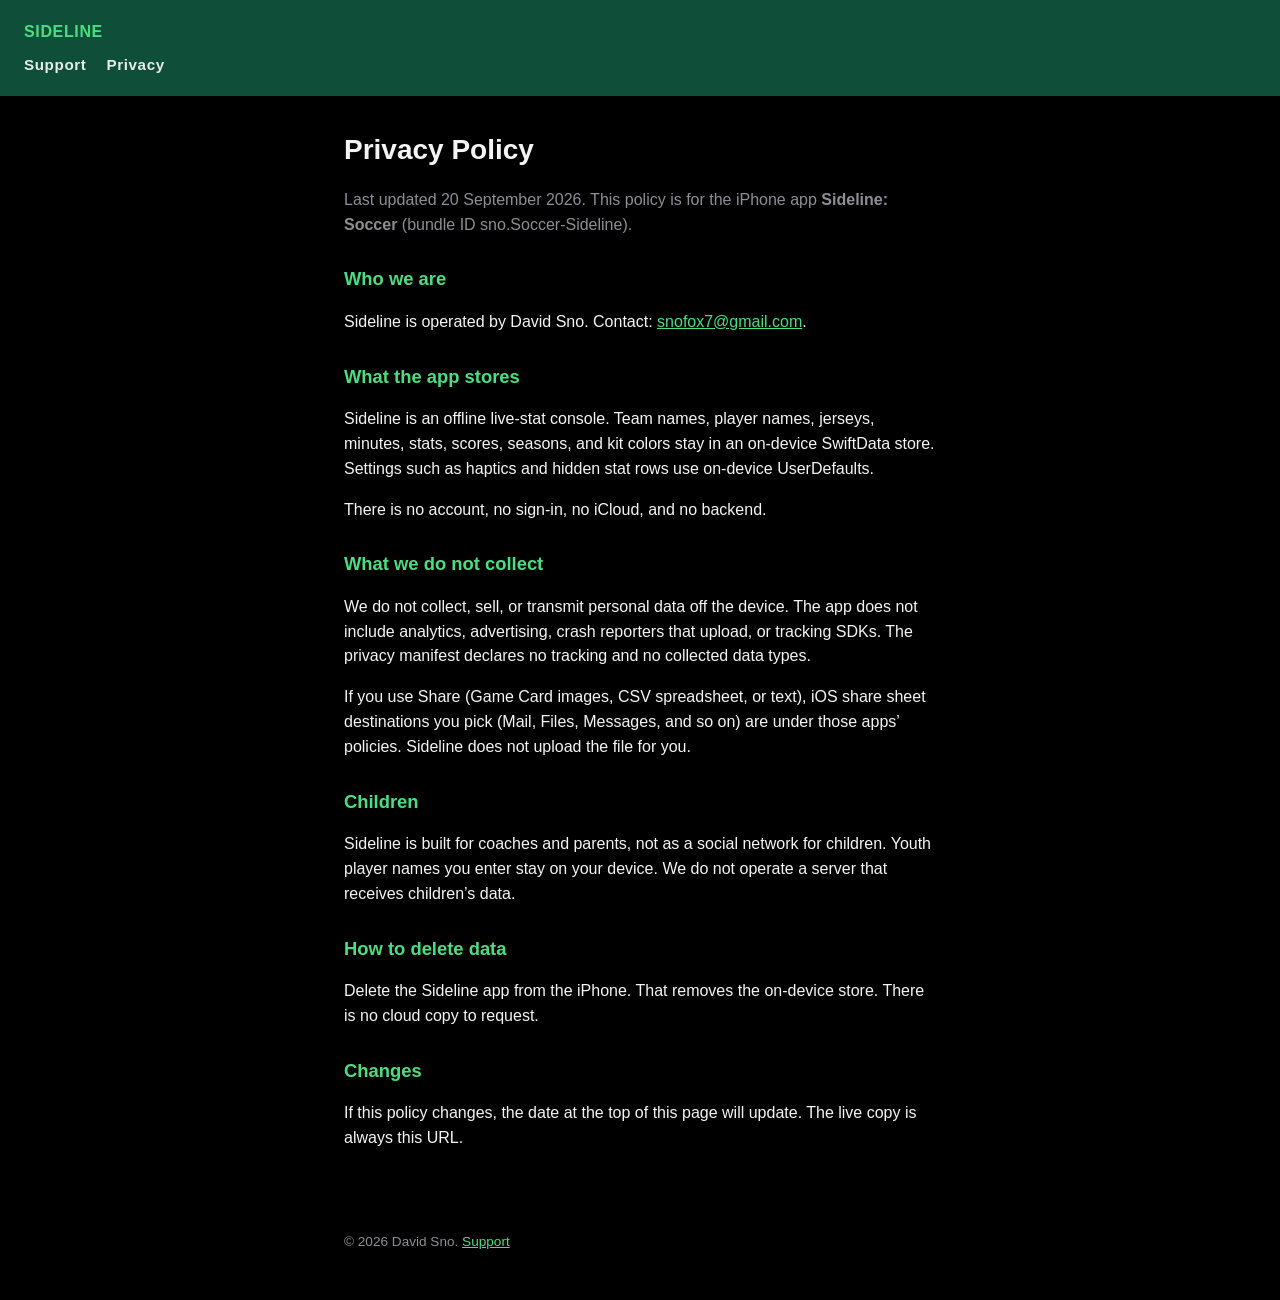
==== privacy.html @ e23f5d1a "Add Sideline support and privacy pages for App Store Connect." ====
<!DOCTYPE html>
<html lang="en">
<head>
  <meta charset="utf-8">
  <meta name="viewport" content="width=device-width, initial-scale=1">
  <title>Privacy Policy — Sideline: Soccer</title>
  <link rel="stylesheet" href="style.css">
</head>
<body>
  <header>
    <a href="./">SIDELINE</a>
    <nav>
      <a href="./">Support</a>
      <a href="./privacy.html" aria-current="page">Privacy</a>
    </nav>
  </header>
  <main>
    <h1>Privacy Policy</h1>
    <p class="lede">Last updated 20 September 2026. This policy is for the iPhone app <strong>Sideline: Soccer</strong> (bundle ID sno.Soccer-Sideline).</p>

    <h2>Who we are</h2>
    <p>Sideline is operated by David Sno. Contact: <a href="mailto:snofox7@gmail.com">snofox7@gmail.com</a>.</p>

    <h2>What the app stores</h2>
    <p>Sideline is an offline live-stat console. Team names, player names, jerseys, minutes, stats, scores, seasons, and kit colors stay in an on-device SwiftData store. Settings such as haptics and hidden stat rows use on-device UserDefaults.</p>
    <p>There is no account, no sign-in, no iCloud, and no backend.</p>

    <h2>What we do not collect</h2>
    <p>We do not collect, sell, or transmit personal data off the device. The app does not include analytics, advertising, crash reporters that upload, or tracking SDKs. The privacy manifest declares no tracking and no collected data types.</p>
    <p>If you use Share (Game Card images, CSV spreadsheet, or text), iOS share sheet destinations you pick (Mail, Files, Messages, and so on) are under those apps’ policies. Sideline does not upload the file for you.</p>

    <h2>Children</h2>
    <p>Sideline is built for coaches and parents, not as a social network for children. Youth player names you enter stay on your device. We do not operate a server that receives children’s data.</p>

    <h2>How to delete data</h2>
    <p>Delete the Sideline app from the iPhone. That removes the on-device store. There is no cloud copy to request.</p>

    <h2>Changes</h2>
    <p>If this policy changes, the date at the top of this page will update. The live copy is always this URL.</p>
  </main>
  <footer>
    &copy; 2026 David Sno. <a href="./">Support</a>
  </footer>
</body>
</html>
---- style.css ----
:root {
  --bg: #000000;
  --header: #0f4f3a;
  --accent: #4ade80;
  --text: #f4f4f5;
  --muted: #8e8e93;
  --card: #141416;
}

* { box-sizing: border-box; }
html, body { margin: 0; padding: 0; }
body {
  font-family: -apple-system, BlinkMacSystemFont, "Segoe UI", sans-serif;
  background: var(--bg);
  color: var(--text);
  line-height: 1.55;
}
header {
  background: var(--header);
  padding: 1.25rem 1.5rem;
}
header a {
  color: var(--accent);
  text-decoration: none;
  font-weight: 700;
  letter-spacing: 0.04em;
}
nav {
  display: flex;
  gap: 1.25rem;
  margin-top: 0.5rem;
  font-size: 0.95rem;
}
nav a { color: #fff; text-decoration: none; opacity: 0.9; }
nav a:hover { color: var(--accent); }
main {
  max-width: 40rem;
  margin: 0 auto;
  padding: 2rem 1.5rem 4rem;
}
h1 { font-size: 1.75rem; margin: 0 0 0.5rem; }
h2 { font-size: 1.15rem; margin: 1.75rem 0 0.5rem; color: var(--accent); }
.lede { color: var(--muted); margin-bottom: 1.5rem; }
.card {
  background: var(--card);
  border-radius: 12px;
  padding: 1.1rem 1.2rem;
  margin: 1rem 0;
}
a { color: var(--accent); }
footer {
  max-width: 40rem;
  margin: 0 auto;
  padding: 0 1.5rem 3rem;
  color: var(--muted);
  font-size: 0.85rem;
}
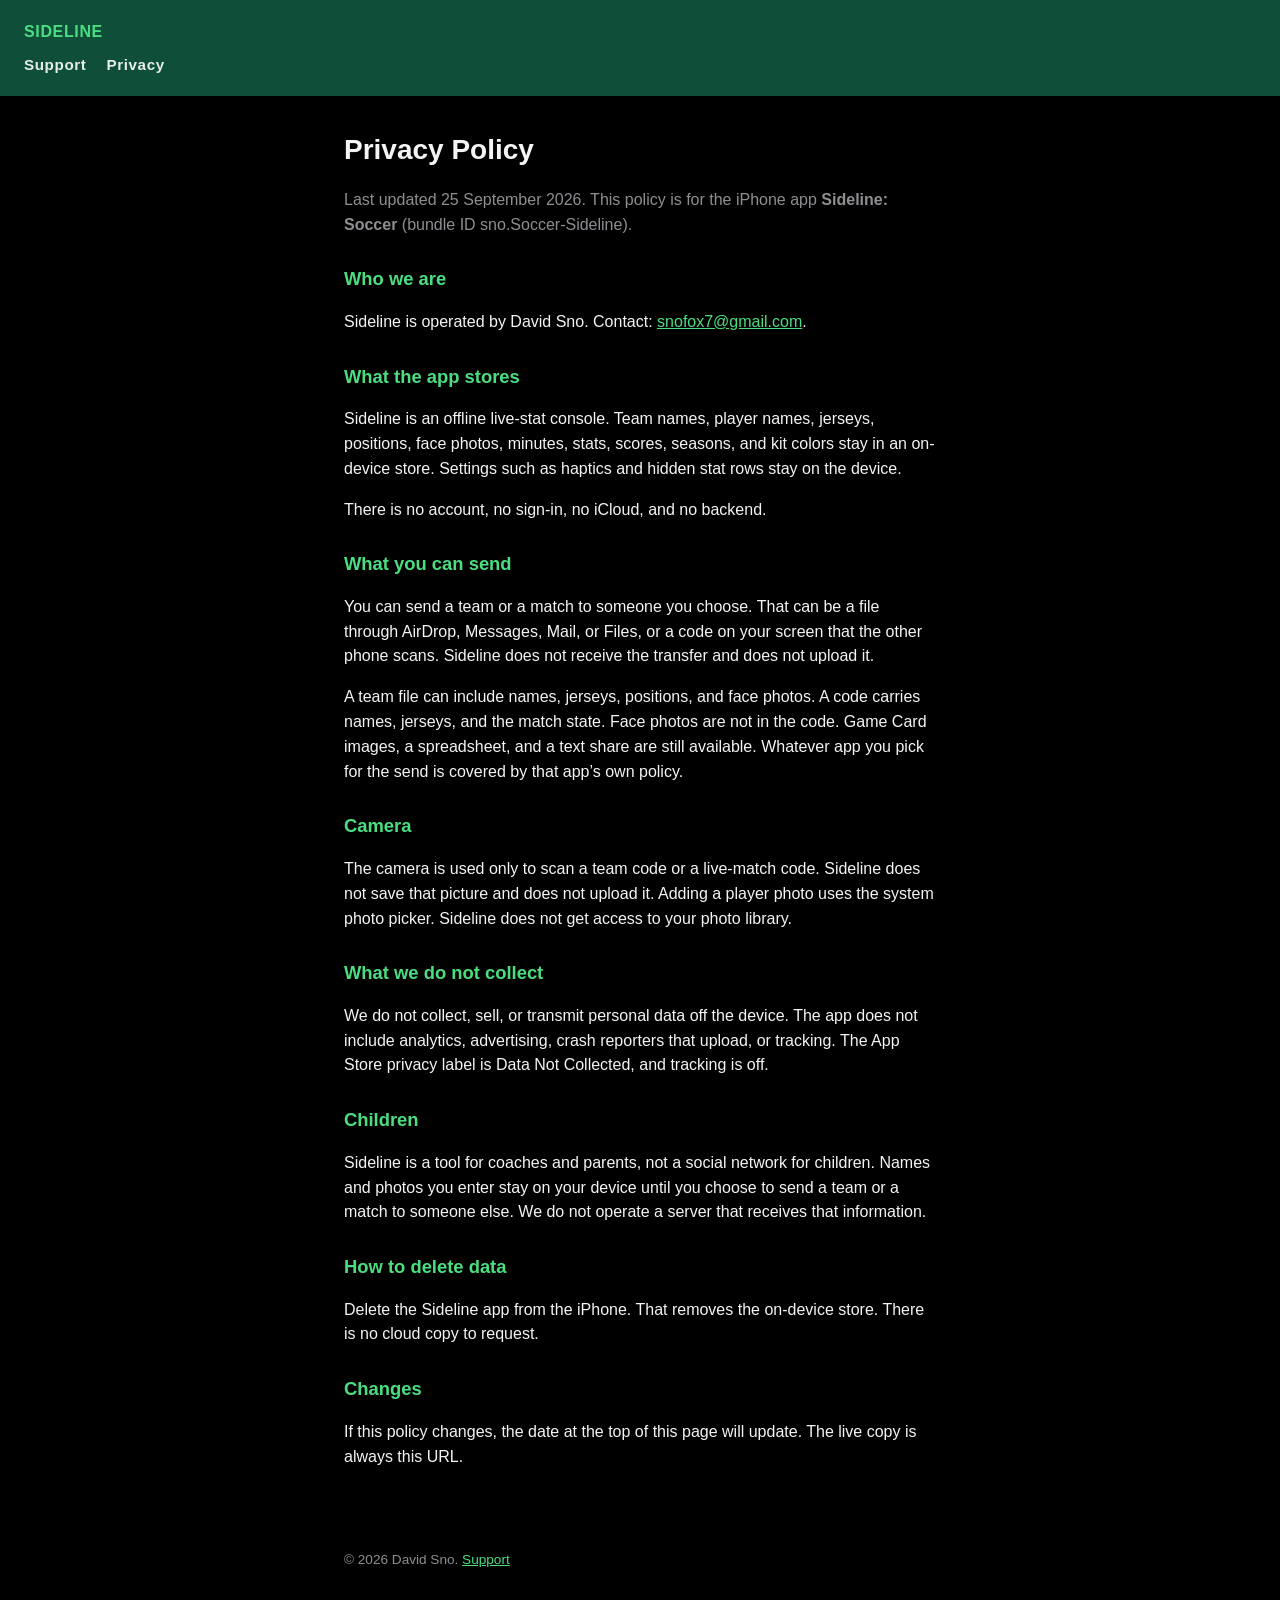
==== commit 6941331d: "Describe team and match sharing, and the camera, in the privacy policy. The roster stays on the devi" ====
--- a/privacy.html
+++ b/privacy.html
@@ -16,21 +16,27 @@
   </header>
   <main>
     <h1>Privacy Policy</h1>
-    <p class="lede">Last updated 20 September 2026. This policy is for the iPhone app <strong>Sideline: Soccer</strong> (bundle ID sno.Soccer-Sideline).</p>
+    <p class="lede">Last updated 25 September 2026. This policy is for the iPhone app <strong>Sideline: Soccer</strong> (bundle ID sno.Soccer-Sideline).</p>
 
     <h2>Who we are</h2>
     <p>Sideline is operated by David Sno. Contact: <a href="mailto:snofox7@gmail.com">snofox7@gmail.com</a>.</p>
 
     <h2>What the app stores</h2>
-    <p>Sideline is an offline live-stat console. Team names, player names, jerseys, minutes, stats, scores, seasons, and kit colors stay in an on-device SwiftData store. Settings such as haptics and hidden stat rows use on-device UserDefaults.</p>
+    <p>Sideline is an offline live-stat console. Team names, player names, jerseys, positions, face photos, minutes, stats, scores, seasons, and kit colors stay in an on-device store. Settings such as haptics and hidden stat rows stay on the device.</p>
     <p>There is no account, no sign-in, no iCloud, and no backend.</p>
 
+    <h2>What you can send</h2>
+    <p>You can send a team or a match to someone you choose. That can be a file through AirDrop, Messages, Mail, or Files, or a code on your screen that the other phone scans. Sideline does not receive the transfer and does not upload it.</p>
+    <p>A team file can include names, jerseys, positions, and face photos. A code carries names, jerseys, and the match state. Face photos are not in the code. Game Card images, a spreadsheet, and a text share are still available. Whatever app you pick for the send is covered by that app’s own policy.</p>
+
+    <h2>Camera</h2>
+    <p>The camera is used only to scan a team code or a live-match code. Sideline does not save that picture and does not upload it. Adding a player photo uses the system photo picker. Sideline does not get access to your photo library.</p>
+
     <h2>What we do not collect</h2>
-    <p>We do not collect, sell, or transmit personal data off the device. The app does not include analytics, advertising, crash reporters that upload, or tracking SDKs. The privacy manifest declares no tracking and no collected data types.</p>
-    <p>If you use Share (Game Card images, CSV spreadsheet, or text), iOS share sheet destinations you pick (Mail, Files, Messages, and so on) are under those apps’ policies. Sideline does not upload the file for you.</p>
+    <p>We do not collect, sell, or transmit personal data off the device. The app does not include analytics, advertising, crash reporters that upload, or tracking. The App Store privacy label is Data Not Collected, and tracking is off.</p>
 
     <h2>Children</h2>
-    <p>Sideline is built for coaches and parents, not as a social network for children. Youth player names you enter stay on your device. We do not operate a server that receives children’s data.</p>
+    <p>Sideline is a tool for coaches and parents, not a social network for children. Names and photos you enter stay on your device until you choose to send a team or a match to someone else. We do not operate a server that receives that information.</p>
 
     <h2>How to delete data</h2>
     <p>Delete the Sideline app from the iPhone. That removes the on-device store. There is no cloud copy to request.</p>
